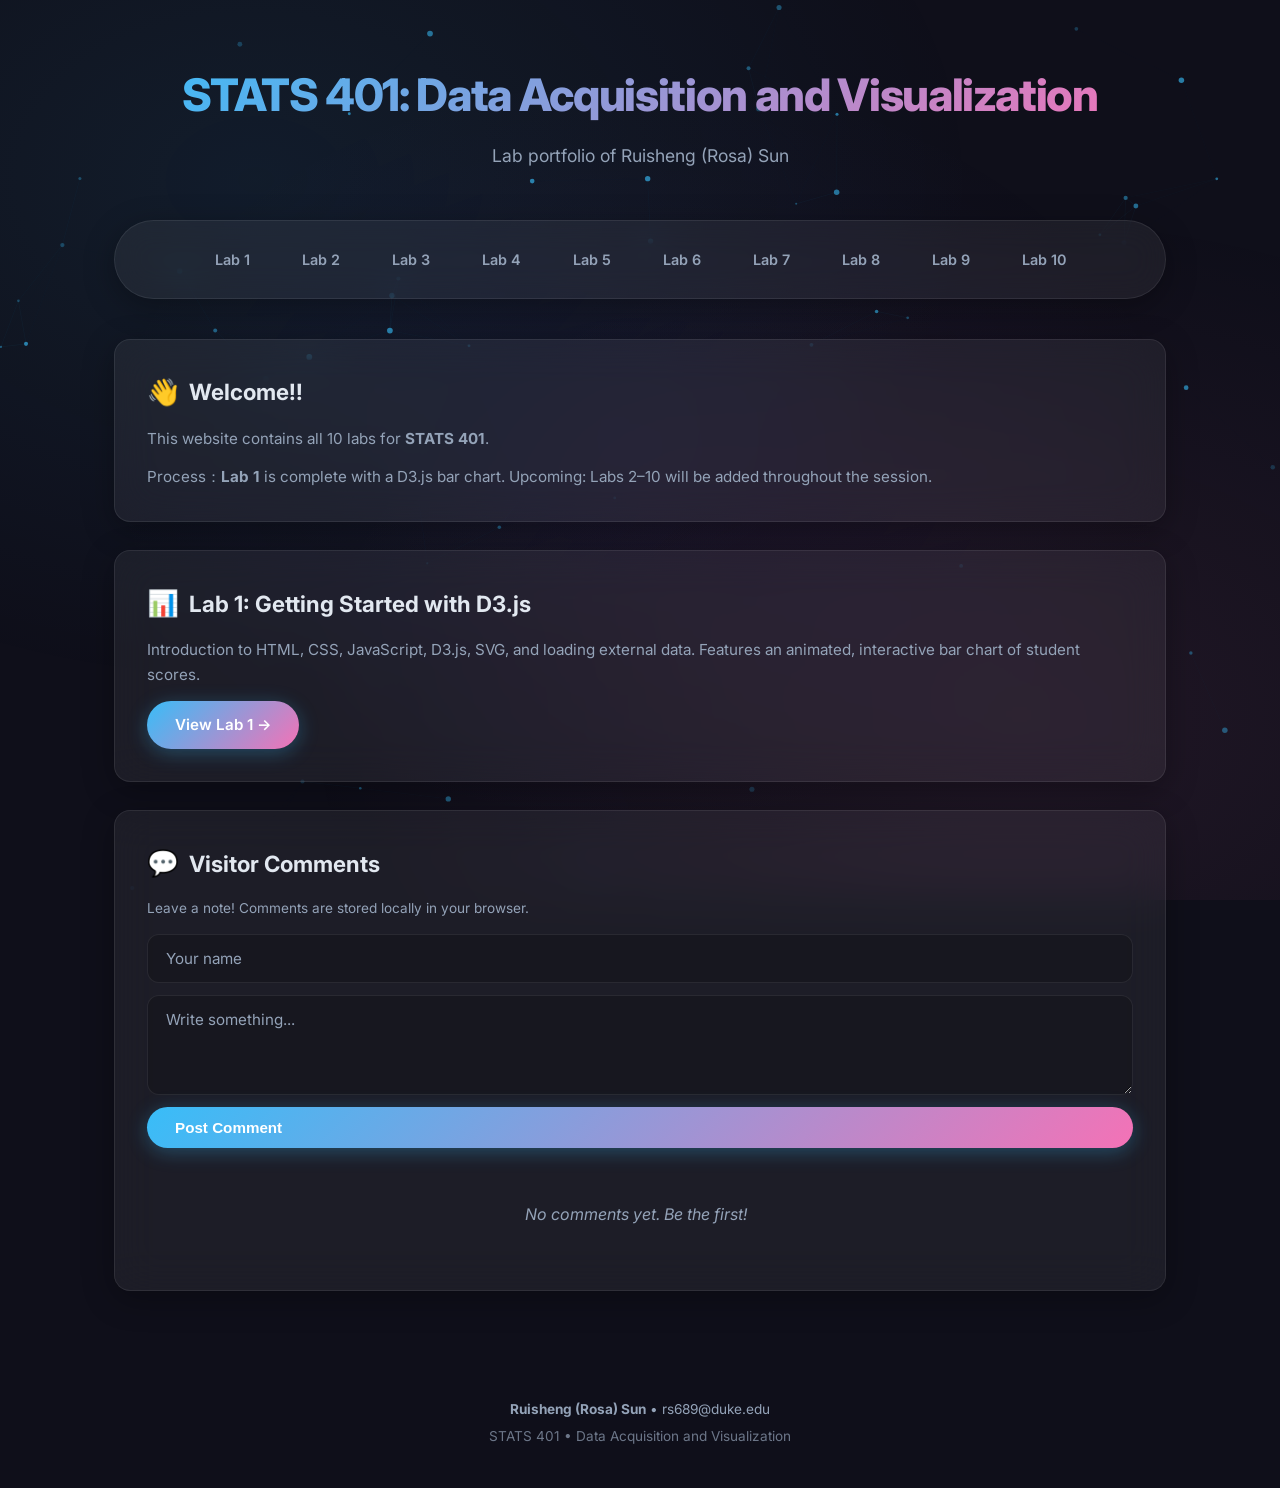
==== index.html @ 3ff90265 "Lab 1 complete" ====
<!DOCTYPE html>
<html lang="en">
<head>
  <meta charset="UTF-8">
  <meta name="viewport" content="width=device-width, initial-scale=1.0">
  <title>STATS 401 Labs — Ruisheng Sun</title>
  <link rel="preconnect" href="https://fonts.googleapis.com">
  <link href="https://fonts.googleapis.com/css2?family=Inter:wght@400;500;600;700;800&display=swap" rel="stylesheet">
  <link rel="stylesheet" href="css/style.css">
</head>
<body>
  <div class="bg-gradient"></div>
  <canvas id="bg-canvas"></canvas>

  <div class="container">
    <header>
      <h1>STATS 401: Data Acquisition and Visualization</h1>
      <p class="subtitle">Lab portfolio of Ruisheng (Rosa) Sun</p>
    </header>

    <nav class="lab-nav">
      <a href="lab1/index.html">Lab 1</a>
      <a href="lab2/index.html">Lab 2</a>
      <a href="lab3/index.html">Lab 3</a>
      <a href="lab4/index.html">Lab 4</a>
      <a href="lab5/index.html">Lab 5</a>
      <a href="lab6/index.html">Lab 6</a>
      <a href="lab7/index.html">Lab 7</a>
      <a href="lab8/index.html">Lab 8</a>
      <a href="lab9/index.html">Lab 9</a>
      <a href="lab10/index.html">Lab 10</a>
    </nav>

    <main>
      <section class="glass">
        <h2><span class="icon">👋</span> Welcome!! </h2>
        <p>
          This website contains all 10 labs for <strong>STATS 401</strong>.
        </p>
        <p>
          Process：<strong>Lab 1</strong> is complete with a D3.js bar chart. 
          Upcoming: <strong></strong>Labs 2–10</strong> will be added throughout the session.
        </p>
      </section>

      <section class="glass">
        <h2><span class="icon">📊</span> Lab 1: Getting Started with D3.js</h2>
        <p>
          Introduction to HTML, CSS, JavaScript, D3.js, SVG, and loading 
          external data. Features an animated, interactive bar chart of student scores.
        </p>
        <a href="lab1/index.html" class="btn">View Lab 1 &rarr;</a>
      </section>

      <section class="glass comments-section">
        <h2><span class="icon">💬</span> Visitor Comments</h2>
        <p style="font-size:0.85rem;color:var(--text-dim);">
          Leave a note! Comments are stored locally in your browser.
        </p>
        <div class="comment-form">
          <input type="text" id="comment-name" placeholder="Your name" maxlength="30">
          <textarea id="comment-body" placeholder="Write something..." maxlength="500"></textarea>
          <button class="btn" onclick="addComment()">Post Comment</button>
        </div>
        <div class="comment-list" id="comment-list">
          <div class="comment-empty">No comments yet. Be the first!</div>
        </div>
      </section>
    </main>

    <footer>
      <p><strong>Ruisheng (Rosa) Sun</strong> &bull; rs689@duke.edu</p>
      <p style="margin-top:6px;opacity:0.7;">STATS 401 &bull; Data Acquisition and Visualization</p>
    </footer>
  </div>

  <script src="js/main.js"></script>
  <script>
    /* ===== Particle Background ===== */
    const canvas = document.getElementById('bg-canvas');
    const ctx = canvas.getContext('2d');
    let particles = [];
    const PARTICLE_COUNT = 60;

    function resizeCanvas() {
      canvas.width = window.innerWidth;
      canvas.height = window.innerHeight;
    }
    resizeCanvas();
    window.addEventListener('resize', resizeCanvas);

    class Particle {
      constructor() {
        this.x = Math.random() * canvas.width;
        this.y = Math.random() * canvas.height;
        this.vx = (Math.random() - 0.5) * 0.3;
        this.vy = (Math.random() - 0.5) * 0.3;
        this.radius = Math.random() * 2 + 1;
        this.alpha = Math.random() * 0.5 + 0.2;
      }
      update() {
        this.x += this.vx;
        this.y += this.vy;
        if (this.x < 0 || this.x > canvas.width) this.vx *= -1;
        if (this.y < 0 || this.y > canvas.height) this.vy *= -1;
      }
      draw() {
        ctx.beginPath();
        ctx.arc(this.x, this.y, this.radius, 0, Math.PI * 2);
        ctx.fillStyle = `rgba(56,189,248,${this.alpha})`;
        ctx.fill();
      }
    }

    for (let i = 0; i < PARTICLE_COUNT; i++) particles.push(new Particle());

    function animateParticles() {
      ctx.clearRect(0, 0, canvas.width, canvas.height);
      particles.forEach(p => { p.update(); p.draw(); });
      for (let i = 0; i < particles.length; i++) {
        for (let j = i + 1; j < particles.length; j++) {
          const dx = particles[i].x - particles[j].x;
          const dy = particles[i].y - particles[j].y;
          const dist = Math.sqrt(dx*dx + dy*dy);
          if (dist < 150) {
            ctx.beginPath();
            ctx.moveTo(particles[i].x, particles[i].y);
            ctx.lineTo(particles[j].x, particles[j].y);
            ctx.strokeStyle = `rgba(56,189,248,${0.1 * (1 - dist/150)})`;
            ctx.lineWidth = 0.5;
            ctx.stroke();
          }
        }
      }
      requestAnimationFrame(animateParticles);
    }
    animateParticles();

    /* ===== Comments ===== */
    const COMMENT_KEY = 'stats401-comments';
    function loadComments() {
      const list = document.getElementById('comment-list');
      const comments = JSON.parse(localStorage.getItem(COMMENT_KEY) || '[]');
      if (comments.length === 0) {
        list.innerHTML = '<div class="comment-empty">No comments yet. Be the first!</div>';
        return;
      }
      list.innerHTML = comments.map(c => `
        <div class="comment-item">
          <div class="comment-header">
            <span class="comment-author">${escapeHtml(c.name)}</span>
            <span class="comment-meta">${c.time}</span>
          </div>
          <div class="comment-body">${escapeHtml(c.body)}</div>
        </div>
      `).join('');
    }
    function addComment() {
      const name = document.getElementById('comment-name').value.trim();
      const body = document.getElementById('comment-body').value.trim();
      if (!name || !body) { alert('Please fill in both fields.'); return; }
      const comments = JSON.parse(localStorage.getItem(COMMENT_KEY) || '[]');
      comments.unshift({ name, body, time: new Date().toLocaleString() });
      localStorage.setItem(COMMENT_KEY, JSON.stringify(comments.slice(0, 50)));
      document.getElementById('comment-name').value = '';
      document.getElementById('comment-body').value = '';
      loadComments();
    }
    function escapeHtml(text) {
      const div = document.createElement('div'); div.textContent = text; return div.innerHTML;
    }
    loadComments();
  </script>
</body>
</html>
---- css/style.css ----
/* ===== CSS Reset & Design Tokens ===== */
*, *::before, *::after { box-sizing: border-box; margin: 0; padding: 0; }

:root {
  --bg-deep: #0f0f1a;
  --bg-card: rgba(255,255,255,0.04);
  --bg-glass: rgba(255,255,255,0.06);
  --border-glass: rgba(255,255,255,0.08);
  --text: #e2e8f0;
  --text-dim: #94a3b8;
  --accent: #38bdf8;
  --accent-glow: rgba(56,189,248,0.4);
  --accent2: #f472b6;
  --accent2-glow: rgba(244,114,182,0.4);
  --success: #34d399;
  --warning: #fbbf24;
  --radius: 16px;
  --shadow: 0 8px 32px rgba(0,0,0,0.3);
  --transition: all 0.3s cubic-bezier(0.4,0,0.2,1);
}

html { scroll-behavior: smooth; }

body {
  font-family: 'Inter', 'Segoe UI', system-ui, -apple-system, sans-serif;
  background: var(--bg-deep);
  color: var(--text);
  line-height: 1.6;
  min-height: 100vh;
  overflow-x: hidden;
  position: relative;
}

/* ===== Animated Gradient Background ===== */
#bg-canvas {
  position: fixed;
  top: 0; left: 0;
  width: 100%; height: 100%;
  z-index: 0;
  pointer-events: none;
}

.bg-gradient {
  position: fixed;
  top: 0; left: 0;
  width: 100%; height: 100%;
  z-index: -1;
  background:
    radial-gradient(ellipse at 20% 20%, rgba(56,189,248,0.08) 0%, transparent 50%),
    radial-gradient(ellipse at 80% 80%, rgba(244,114,182,0.08) 0%, transparent 50%),
    radial-gradient(ellipse at 50% 50%, rgba(139,92,246,0.05) 0%, transparent 60%);
  animation: bgShift 20s ease-in-out infinite alternate;
}

@keyframes bgShift {
  0% { transform: scale(1) rotate(0deg); }
  100% { transform: scale(1.1) rotate(2deg); }
}

/* ===== Layout ===== */
.container {
  position: relative;
  z-index: 1;
  max-width: 1100px;
  margin: 0 auto;
  padding: 0 24px;
}

/* ===== Glass Card ===== */
.glass {
  background: var(--bg-glass);
  backdrop-filter: blur(20px);
  -webkit-backdrop-filter: blur(20px);
  border: 1px solid var(--border-glass);
  border-radius: var(--radius);
  box-shadow: var(--shadow);
}

/* ===== Header ===== */
header {
  text-align: center;
  padding: 60px 0 20px;
}

header h1 {
  font-size: 2.8rem;
  font-weight: 800;
  background: linear-gradient(135deg, var(--accent), var(--accent2));
  -webkit-background-clip: text;
  -webkit-text-fill-color: transparent;
  background-clip: text;
  letter-spacing: -0.03em;
  animation: fadeInDown 0.8s ease-out;
}

.subtitle {
  color: var(--text-dim);
  font-size: 1.1rem;
  margin-top: 10px;
  animation: fadeInUp 0.8s ease-out 0.2s both;
}

@keyframes fadeInDown {
  from { opacity: 0; transform: translateY(-20px); }
  to { opacity: 1; transform: translateY(0); }
}

@keyframes fadeInUp {
  from { opacity: 0; transform: translateY(20px); }
  to { opacity: 1; transform: translateY(0); }
}

/* ===== Navigation ===== */
.lab-nav {
  display: flex;
  flex-wrap: wrap;
  justify-content: center;
  gap: 10px;
  margin: 30px 0 40px;
  padding: 16px;
  background: var(--bg-glass);
  backdrop-filter: blur(16px);
  border: 1px solid var(--border-glass);
  border-radius: 50px;
  box-shadow: var(--shadow);
  animation: fadeInUp 0.8s ease-out 0.3s both;
}

.lab-nav a {
  padding: 10px 20px;
  text-decoration: none;
  color: var(--text-dim);
  border-radius: 50px;
  font-weight: 600;
  font-size: 0.9rem;
  transition: var(--transition);
  border: 1px solid transparent;
  position: relative;
  overflow: hidden;
}

.lab-nav a::before {
  content: '';
  position: absolute;
  inset: 0;
  background: linear-gradient(135deg, var(--accent), var(--accent2));
  opacity: 0;
  transition: opacity 0.3s;
  border-radius: 50px;
  z-index: -1;
}

.lab-nav a:hover {
  color: #fff;
  transform: translateY(-2px);
  box-shadow: 0 4px 20px var(--accent-glow);
}

.lab-nav a:hover::before { opacity: 1; }

.lab-nav a.active {
  color: #fff;
  border-color: rgba(255,255,255,0.2);
  box-shadow: 0 0 20px var(--accent-glow);
}

.lab-nav a.active::before { opacity: 1; }

/* ===== Main Content ===== */
main {
  padding-bottom: 40px;
}

section {
  margin-bottom: 28px;
  padding: 32px;
  animation: fadeInUp 0.8s ease-out 0.4s both;
}

section h2 {
  font-size: 1.4rem;
  font-weight: 700;
  margin-bottom: 14px;
  display: flex;
  align-items: center;
  gap: 10px;
}

section h2 .icon {
  font-size: 1.6rem;
}

section p {
  color: var(--text-dim);
  margin-bottom: 14px;
  font-size: 0.95rem;
}

section p:last-child { margin-bottom: 0; }

/* ===== Buttons ===== */
.btn {
  display: inline-flex;
  align-items: center;
  gap: 8px;
  padding: 12px 28px;
  background: linear-gradient(135deg, var(--accent), var(--accent2));
  color: #fff;
  text-decoration: none;
  border-radius: 50px;
  font-weight: 600;
  font-size: 0.95rem;
  transition: var(--transition);
  border: none;
  cursor: pointer;
  box-shadow: 0 4px 20px rgba(56,189,248,0.3);
  position: relative;
  overflow: hidden;
}

.btn:hover {
  transform: translateY(-2px);
  box-shadow: 0 8px 30px rgba(56,189,248,0.5);
}

.btn-secondary {
  background: var(--bg-glass);
  border: 1px solid var(--border-glass);
  box-shadow: none;
  color: var(--text);
}

.btn-secondary:hover {
  background: rgba(255,255,255,0.1);
  box-shadow: 0 4px 20px rgba(0,0,0,0.2);
}

/* ===== Visitor Info Panel ===== */
.visitor-panel {
  display: grid;
  grid-template-columns: repeat(auto-fit, minmax(200px, 1fr));
  gap: 16px;
  margin-bottom: 28px;
  animation: fadeInUp 0.8s ease-out 0.35s both;
}

.visitor-card {
  padding: 20px;
  text-align: center;
  transition: var(--transition);
}

.visitor-card:hover {
  transform: translateY(-4px);
  border-color: rgba(255,255,255,0.15);
}

.visitor-card .label {
  font-size: 0.75rem;
  text-transform: uppercase;
  letter-spacing: 0.1em;
  color: var(--text-dim);
  margin-bottom: 6px;
}

.visitor-card .value {
  font-size: 1.3rem;
  font-weight: 700;
  color: var(--accent);
  font-family: 'SF Mono', monospace;
}

.visitor-card .value.pulse {
  animation: pulse 2s ease-in-out infinite;
}

@keyframes pulse {
  0%, 100% { opacity: 1; }
  50% { opacity: 0.6; }
}

/* ===== Comments Section ===== */
.comments-section {
  margin-top: 20px;
}

.comment-form {
  display: flex;
  flex-direction: column;
  gap: 12px;
  margin-bottom: 24px;
}

.comment-form input,
.comment-form textarea {
  background: rgba(0,0,0,0.2);
  border: 1px solid var(--border-glass);
  border-radius: 12px;
  padding: 14px 18px;
  color: var(--text);
  font-family: inherit;
  font-size: 0.95rem;
  outline: none;
  transition: var(--transition);
  resize: vertical;
}

.comment-form input:focus,
.comment-form textarea:focus {
  border-color: var(--accent);
  box-shadow: 0 0 0 3px rgba(56,189,248,0.15);
}

.comment-form input::placeholder,
.comment-form textarea::placeholder {
  color: var(--text-dim);
}

.comment-form textarea { min-height: 100px; }

.comment-list {
  display: flex;
  flex-direction: column;
  gap: 14px;
  max-height: 400px;
  overflow-y: auto;
  padding-right: 8px;
}

.comment-list::-webkit-scrollbar { width: 6px; }
.comment-list::-webkit-scrollbar-track { background: transparent; }
.comment-list::-webkit-scrollbar-thumb { background: var(--border-glass); border-radius: 3px; }

.comment-item {
  padding: 16px 20px;
  background: rgba(0,0,0,0.15);
  border-radius: 12px;
  border: 1px solid var(--border-glass);
  transition: var(--transition);
}

.comment-item:hover {
  border-color: rgba(255,255,255,0.15);
  transform: translateX(4px);
}

.comment-header {
  display: flex;
  justify-content: space-between;
  align-items: center;
  margin-bottom: 8px;
}

.comment-author {
  font-weight: 700;
  color: var(--accent);
  font-size: 0.9rem;
}

.comment-meta {
  font-size: 0.75rem;
  color: var(--text-dim);
  font-family: 'SF Mono', monospace;
}

.comment-body {
  color: var(--text-dim);
  font-size: 0.9rem;
  line-height: 1.5;
}

.comment-empty {
  text-align: center;
  color: var(--text-dim);
  padding: 30px;
  font-style: italic;
}

/* ===== Lab Page Specific ===== */
.lab-container {
  position: relative;
  z-index: 1;
  max-width: 1000px;
  margin: 0 auto;
  padding: 0 24px 60px;
}

.lab-header {
  text-align: center;
  padding: 40px 0 16px;
}

.lab-header h1 {
  font-size: 2rem;
  font-weight: 800;
  background: linear-gradient(135deg, var(--accent), var(--accent2));
  -webkit-background-clip: text;
  -webkit-text-fill-color: transparent;
  background-clip: text;
}

.back-link {
  display: inline-flex;
  align-items: center;
  gap: 6px;
  color: var(--text-dim);
  text-decoration: none;
  font-weight: 500;
  margin-bottom: 16px;
  transition: var(--transition);
  font-size: 0.9rem;
}

.back-link:hover {
  color: var(--accent);
}

/* ===== Chart Card ===== */
.chart-card {
  padding: 40px;
  text-align: center;
  position: relative;
  overflow: hidden;
}

.chart-card::before {
  content: '';
  position: absolute;
  top: 0; left: 0; right: 0;
  height: 3px;
  background: linear-gradient(90deg, var(--accent), var(--accent2));
}

.chart-title {
  font-size: 1.6rem;
  font-weight: 700;
  margin-bottom: 30px;
  color: var(--text);
}

#chart {
  display: flex;
  justify-content: center;
  align-items: center;
  min-height: 400px;
}

/* ===== SVG Chart Styles ===== */
.bar {
  transition: all 0.3s ease;
  cursor: pointer;
  rx: 6px;
  ry: 6px;
}

.bar:hover {
  filter: brightness(1.3) drop-shadow(0 0 8px var(--accent-glow));
}

.bar-label {
  font-size: 13px;
  font-weight: 700;
  fill: var(--text);
  text-anchor: middle;
  font-family: 'Inter', sans-serif;
}

.bar-value-label {
  font-size: 11px;
  fill: var(--text-dim);
  text-anchor: middle;
  font-family: 'SF Mono', monospace;
}

.axis-text {
  font-size: 11px;
  fill: var(--text-dim);
  text-anchor: end;
  dominant-baseline: middle;
  font-family: 'SF Mono', monospace;
}

.grid-line {
  stroke: rgba(255,255,255,0.06);
  stroke-dasharray: 4,4;
  stroke-width: 1;
}

/* ===== Tooltip ===== */
.tooltip {
  position: absolute;
  padding: 10px 16px;
  background: rgba(15,15,26,0.95);
  color: var(--text);
  border-radius: 10px;
  font-size: 13px;
  pointer-events: none;
  opacity: 0;
  transition: opacity 0.2s, transform 0.2s;
  z-index: 100;
  box-shadow: 0 8px 32px rgba(0,0,0,0.4);
  border: 1px solid var(--border-glass);
  backdrop-filter: blur(10px);
  transform: translateY(5px);
}

.tooltip strong {
  color: var(--accent);
  display: block;
  margin-bottom: 2px;
}

/* ===== Placeholder Page ===== */
.placeholder {
  text-align: center;
  padding: 80px 20px;
}

.placeholder-icon {
  font-size: 4rem;
  margin-bottom: 20px;
  display: inline-block;
  animation: float 3s ease-in-out infinite;
}

@keyframes float {
  0%, 100% { transform: translateY(0); }
  50% { transform: translateY(-10px); }
}

/* ===== Footer ===== */
footer {
  text-align: center;
  padding: 40px 0;
  color: var(--text-dim);
  font-size: 0.85rem;
  position: relative;
  z-index: 1;
}

footer a {
  color: var(--accent);
  text-decoration: none;
}

/* ===== Responsive ===== */
@media (max-width: 768px) {
  header h1 { font-size: 2rem; }
  .lab-header h1 { font-size: 1.5rem; }
  .lab-nav { gap: 6px; padding: 12px; }
  .lab-nav a { padding: 8px 14px; font-size: 0.8rem; }
  section, .chart-card { padding: 24px; }
  .visitor-panel { grid-template-columns: 1fr 1fr; }
}

@media (max-width: 480px) {
  header h1 { font-size: 1.6rem; }
  .visitor-panel { grid-template-columns: 1fr; }
  #chart { min-height: 300px; }
}
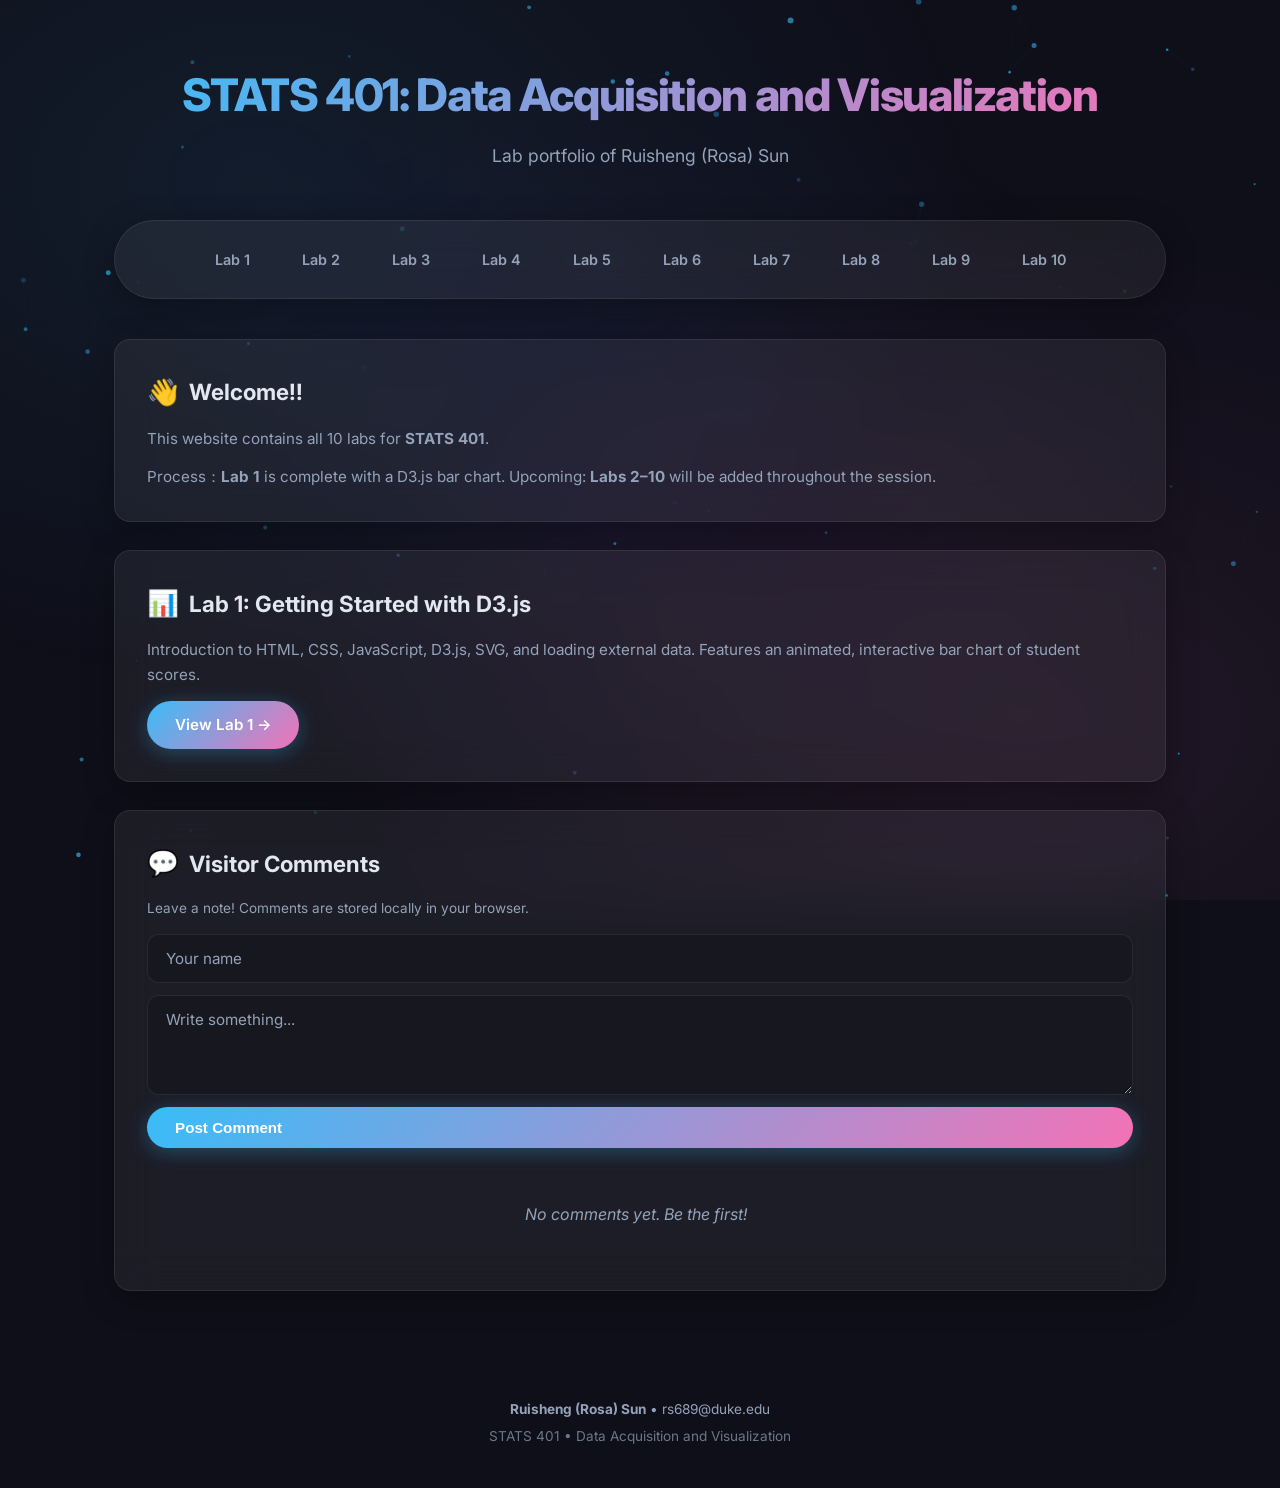
==== commit e728d46c: "lab2" ====
--- a/index.html
+++ b/index.html
@@ -39,7 +39,7 @@
         </p>
         <p>
           Process：<strong>Lab 1</strong> is complete with a D3.js bar chart. 
-          Upcoming: <strong></strong>Labs 2–10</strong> will be added throughout the session.
+          Upcoming: <strong>Labs 2–10</strong> will be added throughout the session.
         </p>
       </section>
 
@@ -76,7 +76,6 @@
 
   <script src="js/main.js"></script>
   <script>
-    /* ===== Particle Background ===== */
     const canvas = document.getElementById('bg-canvas');
     const ctx = canvas.getContext('2d');
     let particles = [];
@@ -136,7 +135,6 @@
     }
     animateParticles();
 
-    /* ===== Comments ===== */
     const COMMENT_KEY = 'stats401-comments';
     function loadComments() {
       const list = document.getElementById('comment-list');
--- a/css/style.css
+++ b/css/style.css
@@ -1,4 +1,3 @@
-/* ===== CSS Reset & Design Tokens ===== */
 *, *::before, *::after { box-sizing: border-box; margin: 0; padding: 0; }
 
 :root {
@@ -31,7 +30,6 @@
   position: relative;
 }
 
-/* ===== Animated Gradient Background ===== */
 #bg-canvas {
   position: fixed;
   top: 0; left: 0;
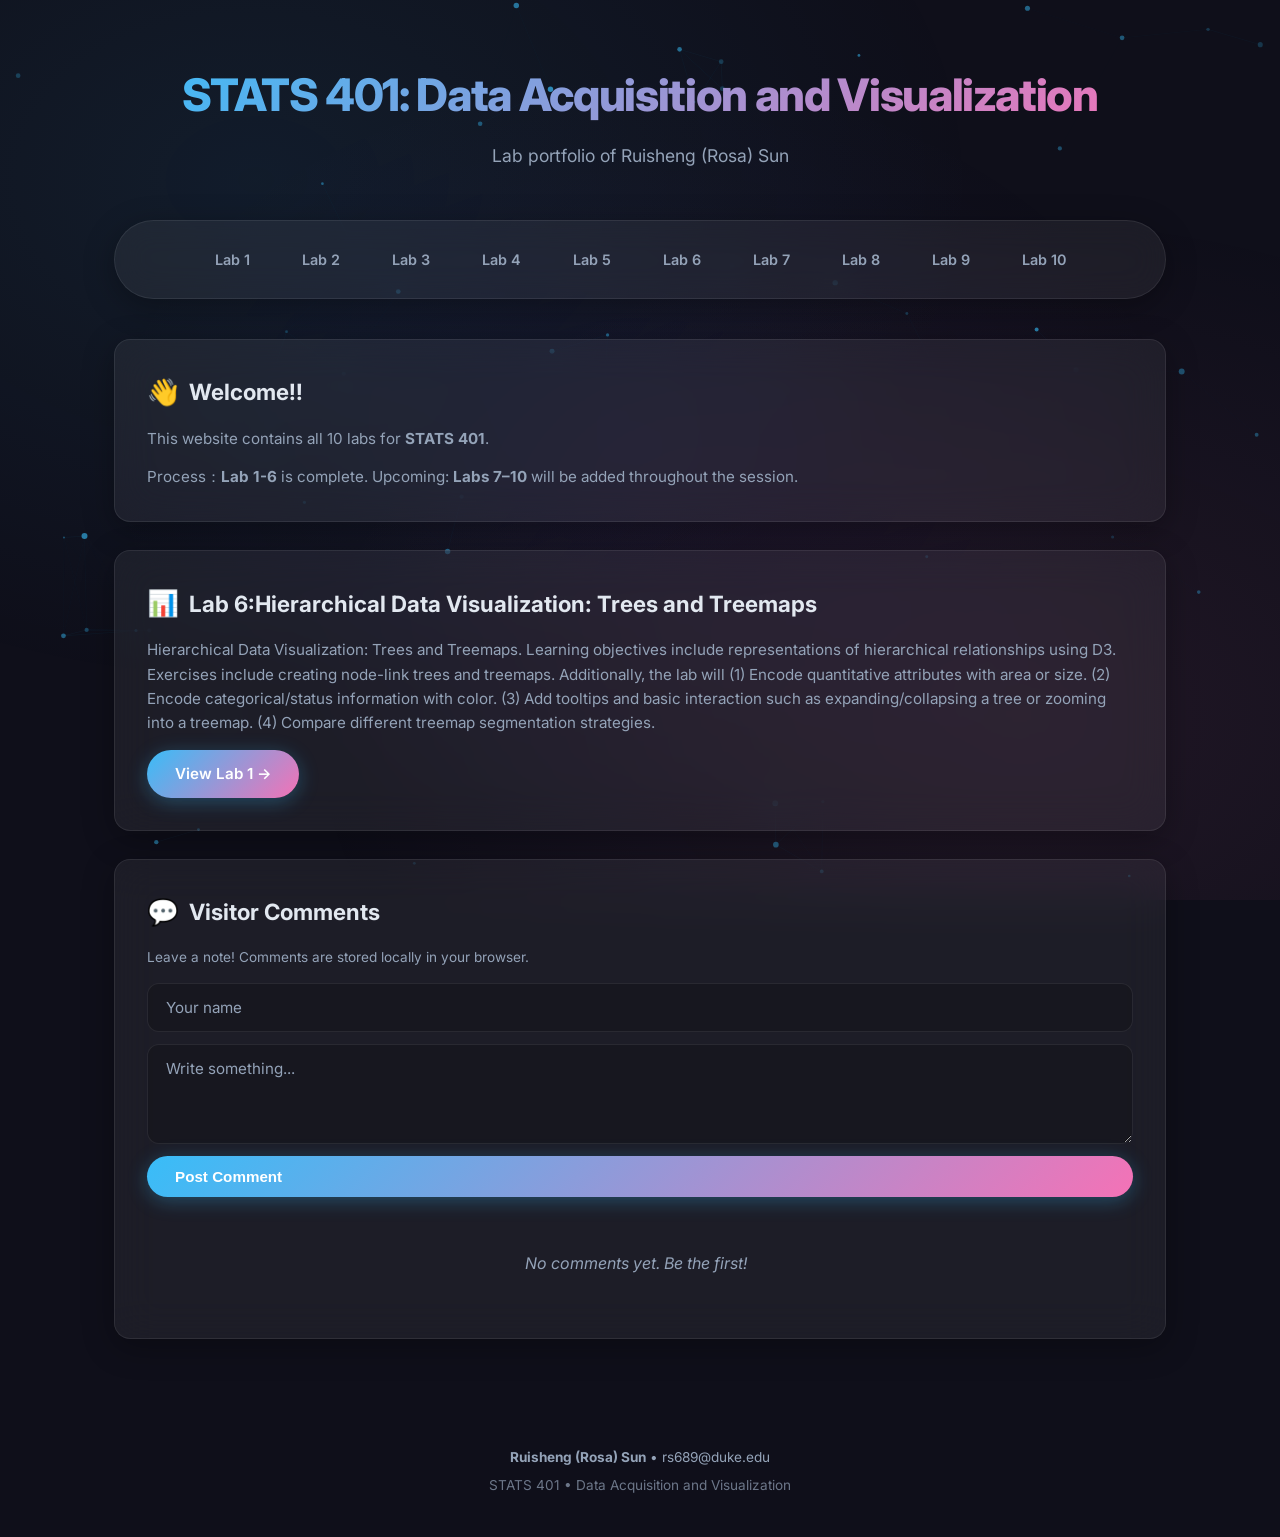
==== commit f95e462c: "Lab 6 version 1" ====
--- a/index.html
+++ b/index.html
@@ -38,18 +38,18 @@
           This website contains all 10 labs for <strong>STATS 401</strong>.
         </p>
         <p>
-          Process：<strong>Lab 1</strong> is complete with a D3.js bar chart. 
-          Upcoming: <strong>Labs 2–10</strong> will be added throughout the session.
+          Process：<strong>Lab 1-6</strong> is complete. 
+          Upcoming: <strong>Labs 7–10</strong> will be added throughout the session.
         </p>
       </section>
 
       <section class="glass">
-        <h2><span class="icon">📊</span> Lab 1: Getting Started with D3.js</h2>
+        <h2><span class="icon">📊</span> Lab 6:Hierarchical Data Visualization: Trees and Treemaps</h2>
         <p>
-          Introduction to HTML, CSS, JavaScript, D3.js, SVG, and loading 
-          external data. Features an animated, interactive bar chart of student scores.
+          Hierarchical Data Visualization: Trees and Treemaps. Learning objectives include representations of hierarchical relationships using D3. 
+          Exercises include creating node-link trees and treemaps. Additionally, the lab will (1) Encode quantitative attributes with area or size. (2) Encode categorical/status information with color. (3) Add tooltips and basic interaction such as expanding/collapsing a tree or zooming into a treemap. (4) Compare different treemap segmentation strategies. 
         </p>
-        <a href="lab1/index.html" class="btn">View Lab 1 &rarr;</a>
+        <a href="lab6/index.html" class="btn">View Lab 1 &rarr;</a>
       </section>
 
       <section class="glass comments-section">
